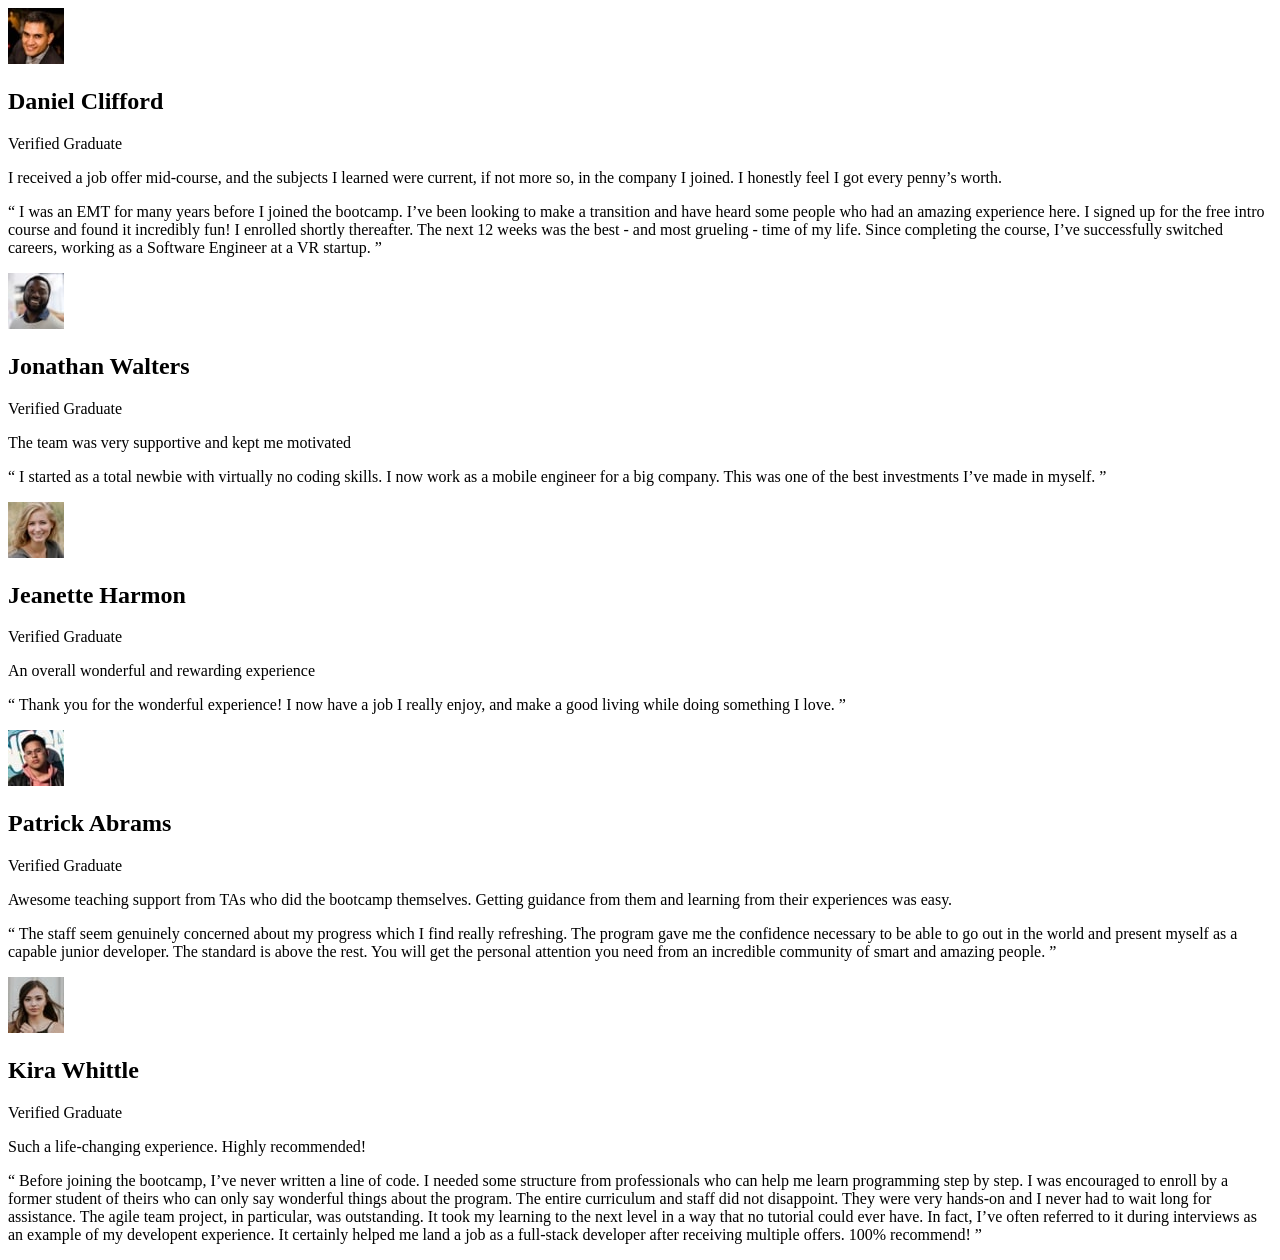
==== Aula 4 - CSS Grid/Testimonials/index.html @ 4c631fe3 "Aula 4" ====
<!DOCTYPE html>
<html lang="en">

<head>
  <meta charset="UTF-8">
  <meta http-equiv="X-UA-Compatible" content="IE=edge">
  <meta name="viewport" content="width=device-width, initial-scale=1.0">
  <!-- Google font -->
  <link rel="preconnect" href="https://fonts.googleapis.com">
  <link rel="preconnect" href="https://fonts.gstatic.com" crossorigin>
  <link href="https://fonts.googleapis.com/css2?family=Barlow+Semi+Condensed:wght@500;600&display=swap"
    rel="stylesheet">
  <!-- my css -->
  <link rel="stylesheet" href="style-start.css">
  <title>FEM grid</title>
</head>

<body>
  <main class="testimonial-grid">
    <article class="testimonial flow bg-primary-400 quote text-neutral-100">
      <div class="flex">
        <div>
          <img  src="./images/image-daniel.jpg" alt="daniel clifford">
        </div>
        <div>
          <h2 class="name">Daniel Clifford</h2>
          <p class="position">Verified Graduate</p>
        </div>
      </div>
      <p>
        I received a job offer mid-course, and the subjects I learned were current, if not more so,
        in the company I joined. I honestly feel I got every penny’s worth.
      </p>
      <p>
        “ I was an EMT for many years before I joined the bootcamp. I’ve been looking to make a
        transition and have heard some people who had an amazing experience here. I signed up
        for the free intro course and found it incredibly fun! I enrolled shortly thereafter.
        The next 12 weeks was the best - and most grueling - time of my life. Since completing
        the course, I’ve successfully switched careers, working as a Software Engineer at a VR startup. ”
      </p>
    </article>
    <article class="testimonial flow bg-secondary-400 text-neutral-100">
      <div class="flex">
        <div>
          <img src="./images/image-jonathan.jpg" alt="Jonathan Walters">
        </div>
        <div>
          <h2 class="name">Jonathan Walters</h2>
          <p class="position">Verified Graduate</p>
        </div>
      </div>
      <p>
        The team was very supportive and kept me motivated
      </p>
      <p>
        “ I started as a total newbie with virtually no coding skills. I now work as a mobile engineer
        for a big company. This was one of the best investments I’ve made in myself. ”
      </p>
    </article>
    <article class="testimonial flow bg-neutral-100 text-secondary-400">
      <div class="flex">
        <div>
          <img src="./images/image-jeanette.jpg" alt="Jeanette Harmon">
        </div>
        <div>
          <h2 class="name">Jeanette Harmon</h2>
          <p class="position">Verified Graduate</p>
        </div>
      </div>
      <p>
        An overall wonderful and rewarding experience</p>
      <p>
        “ Thank you for the wonderful experience! I now have a job I really enjoy, and make a good living
        while doing something I love. ”
      </p>
    </article>
    <article class="testimonial flow bg-secondary-500 text-neutral-100">
      <div class="flex">
        <div>
          <img class="border-primary-400" src="./images/image-patrick.jpg" alt="Patrick Abrams">
        </div>
        <div>
          <h2 class="name">Patrick Abrams</h2>
          <p class="position">Verified Graduate</p>
        </div>
      </div>
      <p>
        Awesome teaching support from TAs who did the bootcamp themselves. Getting guidance from them and
        learning from their experiences was easy.
      </p>
      <p>
        “ The staff seem genuinely concerned about my progress which I find really refreshing. The program
        gave me the confidence necessary to be able to go out in the world and present myself as a capable
        junior developer. The standard is above the rest. You will get the personal attention you need from
        an incredible community of smart and amazing people. ”
      </p>
    </article>
    <article class="testimonial flow bg-neutral-100 text-secondary-400">
      <div class="flex">
        <div>
          <img src="./images/image-kira.jpg" alt="Kira Whittle">
        </div>
        <div>
          <h2 class="name">Kira Whittle</h2>
          <p class="position">Verified Graduate</p>
        </div>
      </div>
      <p>
        Such a life-changing experience. Highly recommended!
      </p>
      <p>
        “ Before joining the bootcamp, I’ve never written a line of code. I needed some structure from
        professionals who can help me learn programming step by step. I was encouraged to enroll by a former
        student of theirs who can only say wonderful things about the program. The entire curriculum and staff
        did not disappoint. They were very hands-on and I never had to wait long for assistance. The agile team
        project, in particular, was outstanding. It took my learning to the next level in a way that no tutorial
        could ever have. In fact, I’ve often referred to it during interviews as an example of my developent
        experience. It certainly helped me land a job as a full-stack developer after receiving multiple offers.
        100% recommend! ”
      </p>
    </article>
  </main>




</body>

</html>
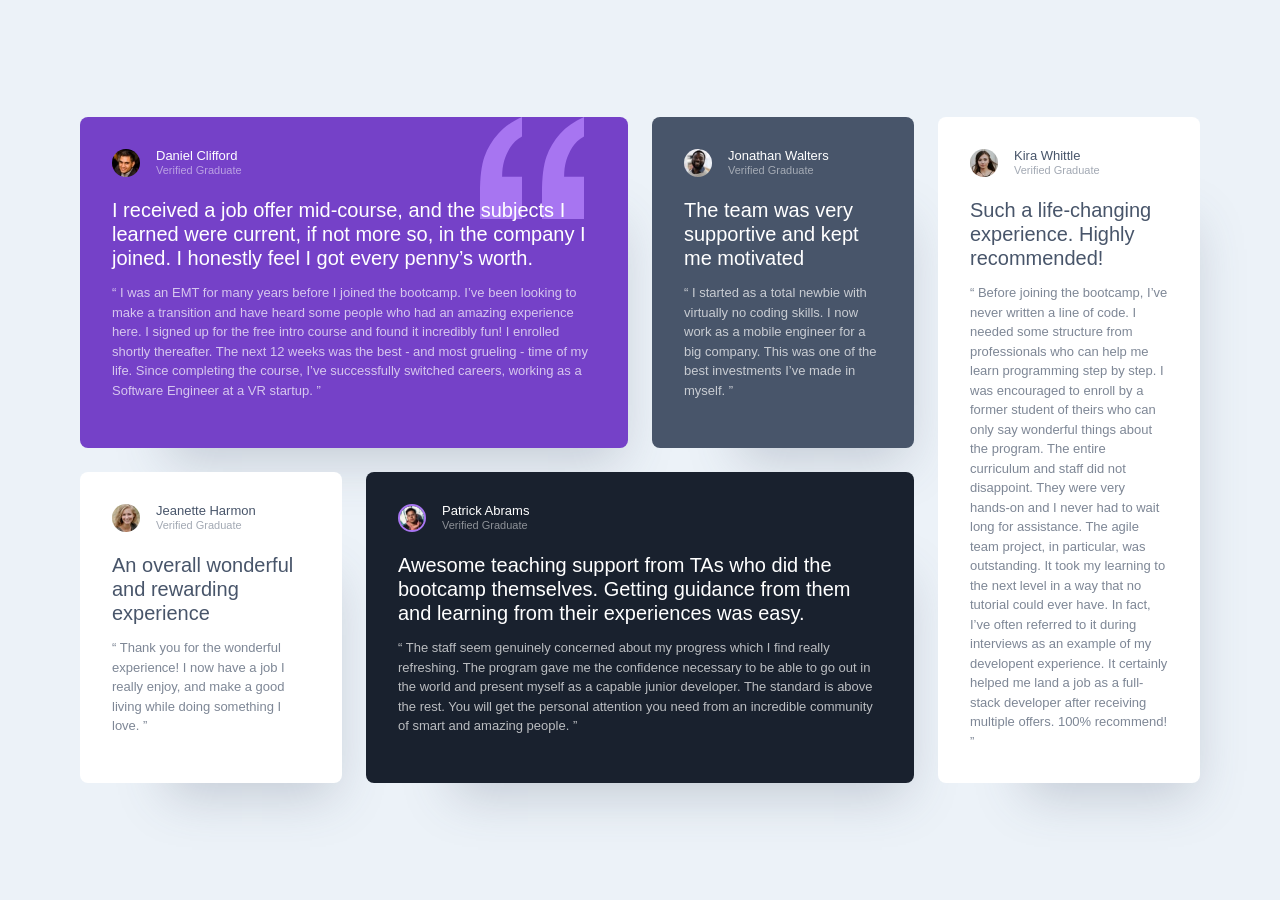
==== commit 26412a32: "Update index.html" ====
--- a/Aula 4 - CSS Grid/Testimonials/index.html
+++ b/Aula 4 - CSS Grid/Testimonials/index.html
@@ -11,7 +11,7 @@
   <link href="https://fonts.googleapis.com/css2?family=Barlow+Semi+Condensed:wght@500;600&display=swap"
     rel="stylesheet">
   <!-- my css -->
-  <link rel="stylesheet" href="style-start.css">
+  <link rel="stylesheet" href="style.css">
   <title>FEM grid</title>
 </head>
 
@@ -126,4 +126,4 @@
 
 </body>
 
-</html>+</html>
--- a/Aula 4 - CSS Grid/Testimonials/style.css
+++ b/Aula 4 - CSS Grid/Testimonials/style.css
@@ -0,0 +1,253 @@
+:root {
+  --clr-primary-400: 263 55% 52%;
+  --clr-secondary-400: 217 19% 35%;
+  --clr-secondary-500: 219 29% 14%;
+  --clr-neutral-100: 0 0% 100%;
+  --clr-neutral-200: 210 46% 95%;
+  --clr-neutral-300: 0 0% 81%;
+
+  --ff-primary: "Barlow Semi Condensed", sans-serif;
+
+  --fw-400: 500;
+  --fw-700: 600;
+
+  --fs-300: 0.6875rem;
+  --fs-400: 0.8125rem;
+  --fs-500: 1.25rem;
+}
+
+/* Box sizing rules */
+*,
+*::before,
+*::after {
+  box-sizing: border-box;
+}
+
+/* Remove default margin */
+body,
+h1,
+h2,
+h3,
+h4,
+p,
+figure,
+blockquote,
+dl,
+dd {
+  margin: 0;
+}
+
+/* Remove list styles on ul, ol elements with a list role, which suggests default styling will be removed */
+ul[role="list"],
+ol[role="list"] {
+  list-style: none;
+}
+
+/* Set core root defaults */
+html:focus-within {
+  scroll-behavior: smooth;
+}
+
+/* Set core body defaults */
+body {
+  min-height: 100vh;
+  text-rendering: optimizeSpeed;
+  line-height: 1.5;
+}
+
+/* A elements that don't have a class get default styles */
+a:not([class]) {
+  text-decoration-skip-ink: auto;
+}
+
+/* Make images easier to work with */
+img,
+picture {
+  max-width: 100%;
+  display: block;
+}
+
+/* Inherit fonts for inputs and buttons */
+input,
+button,
+textarea,
+select {
+  font: inherit;
+}
+
+/* Remove all animations, transitions and smooth scroll for people that prefer not to see them */
+@media (prefers-reduced-motion: reduce) {
+  html:focus-within {
+    scroll-behavior: auto;
+  }
+
+  *,
+  *::before,
+  *::after {
+    animation-duration: 0.01ms !important;
+    animation-iteration-count: 1 !important;
+    transition-duration: 0.01ms !important;
+    scroll-behavior: auto !important;
+  }
+}
+
+body {
+  display: grid;
+  place-content: center;
+  min-height: 100vh;
+
+  font-family: var(--ff-primary);
+  font-weight: var(--fw-400);
+
+  background-color: hsl(var(--clr-neutral-200));
+}
+
+h1,
+h2,
+h3 {
+  font-weight: var(--fw-700);
+}
+
+/* utilities */
+.flex {
+  display: flex;
+  gap: var(--gap, 1rem);
+}
+
+.flow > *:where(:not(:first-child)) {
+  margin-top: var(--flow-spacer, 1em);
+}
+
+.bg-primary-400 {
+  background: hsl(var(--clr-primary-400));
+}
+.bg-secondary-400 {
+  background: hsl(var(--clr-secondary-400));
+}
+.bg-secondary-500 {
+  background: hsl(var(--clr-secondary-500));
+}
+
+.bg-neutral-100 {
+  background: hsl(var(--clr-neutral-100));
+}
+
+.text-neutral-100 {
+  color: hsl(var(--clr-neutral-100));
+}
+.text-secondary-400 {
+  color: hsl(var(--clr-secondary-400));
+}
+.border-primary-400 {
+  border: 2px solid #a775f1;
+}
+
+/* components */
+.testimonial-grid {
+  display: grid;
+  gap: 1.5rem;
+  grid-auto-columns: 1fr;
+  grid-template-areas:
+   'one'
+   'two'
+   'three'
+   'four'
+   'five';
+
+  padding-block: 2rem;
+  width: min(95%, 70rem);
+  margin-inline: auto;
+}
+
+.testimonial {
+  font-size: var(--fs-400);
+  padding: 2rem;
+  border-radius: 0.5rem;
+  box-shadow: 2.5rem 3.75rem 3rem -3rem hsl(var(--clr-secondary-400) / 0.25);
+}
+
+.testimonial:nth-child(1) {
+  grid-area: one;
+}
+.testimonial:nth-child(2) {
+  grid-area: two;
+}
+.testimonial:nth-child(3) {
+  grid-area: three;
+}
+.testimonial:nth-child(4) {
+  grid-area: four;
+}
+.testimonial:nth-child(5) {
+  grid-area: five;
+}
+
+@media screen and (min-width: 33em) {
+  .testimonial-grid {
+      grid-template-areas:
+      "one one"
+      "two three"
+      "five five"
+      "four four";
+  }
+}
+
+@media screen and (min-width: 38em) {
+  .testimonial-grid {
+    grid-template-areas:
+     'one one'
+     'two five'
+     'three five'
+     'four four';
+  }
+}
+
+@media screen and (min-width: 54em) {
+  .testimonial-grid {
+      grid-template-areas:
+      "one one two"
+      "five five five"
+      "three four four";
+  }
+}
+
+@media screen and (min-width: 75em) {
+  .testimonial-grid {
+      grid-template-areas:
+      "one one two five"
+      "three four four five";
+  }
+}
+
+
+.testimonial.quote {
+  background-image: url("./images/bg-pattern-quotation.svg");
+  background-repeat: no-repeat;
+  background-position: top right 10%;
+}
+
+.testimonial img {
+  width: 1.75rem;
+  aspect-ratio: 1;
+  border-radius: 50%;
+}
+
+.testimonial .name {
+  font-size: var(--fs-400);
+  font-weight: var(--fw-400);
+  line-height: 1;
+}
+
+.testimonial .position {
+  font-size: var(--fs-300);
+  opacity: 0.5;
+}
+
+.testimonial > p:first-of-type {
+  font-size: var(--fs-500);
+  line-height: 1.2;
+}
+
+.testimonial > p:last-of-type {
+  opacity: 0.7;
+}
